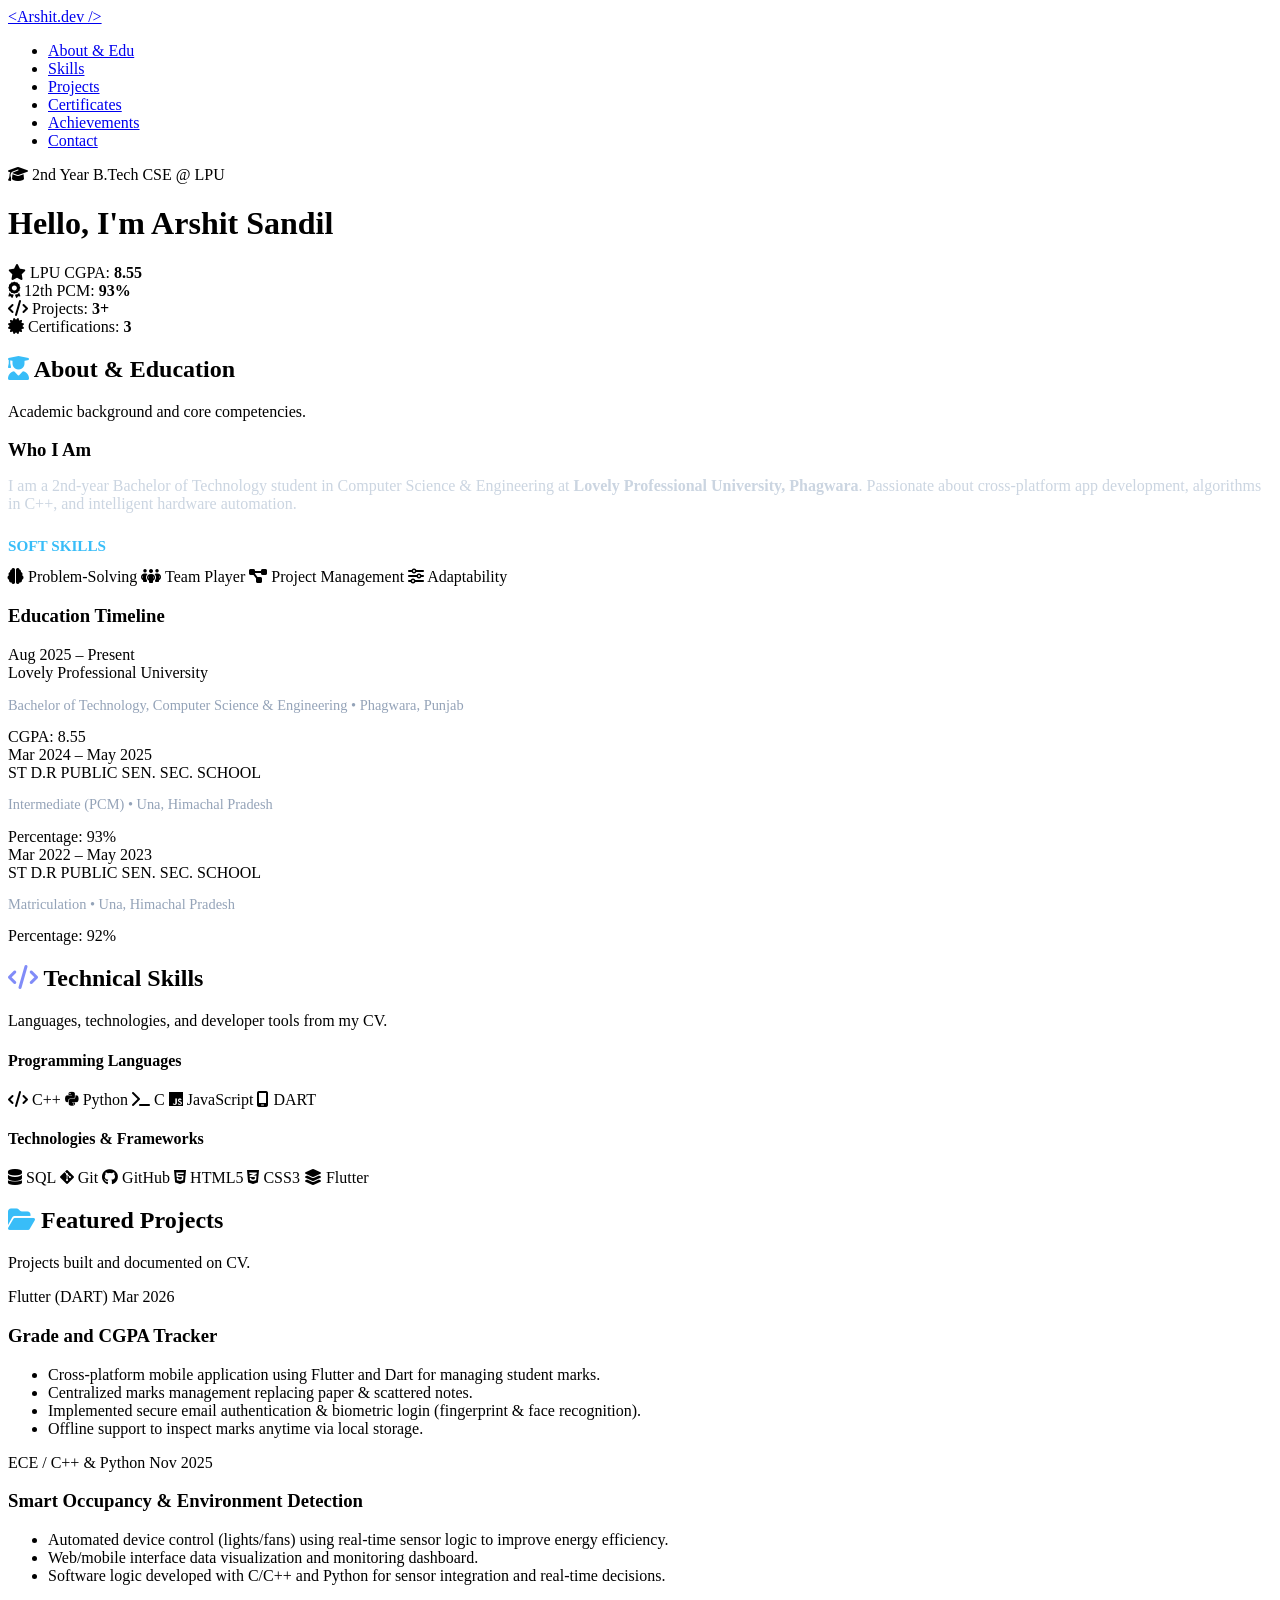
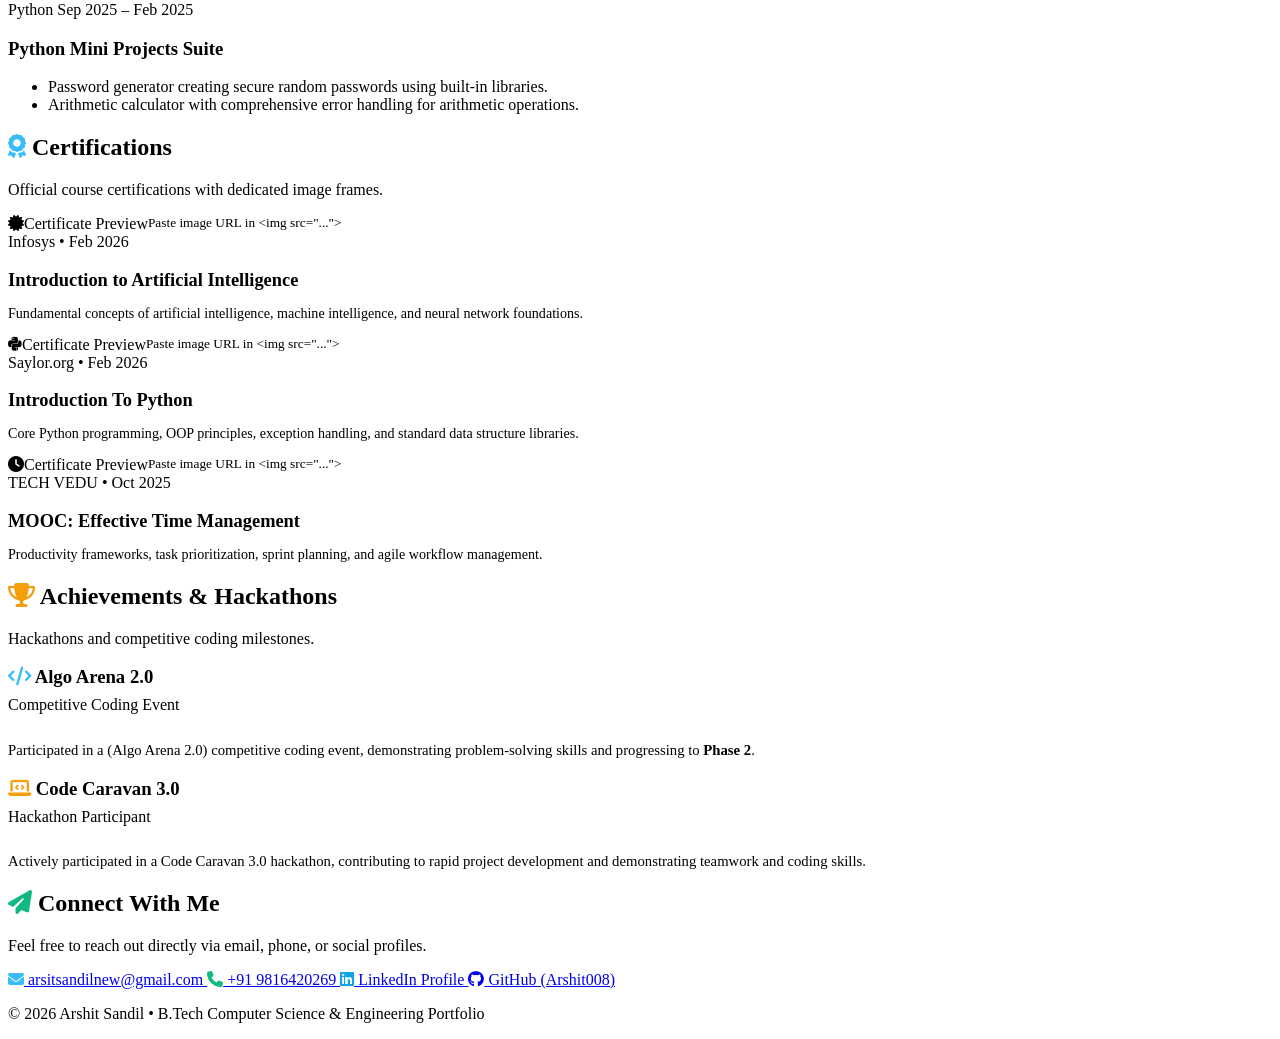
==== index.html @ a1d28073 "Rename portfolio/index.html to index.html" ====
<!DOCTYPE html>
<html lang="en">
<head>
  <meta charset="UTF-8">
  <meta name="viewport" content="width=device-width, initial-scale=1.0">
  <title>Arshit Sandil | Portfolio</title>
  <!-- Google Fonts & FontAwesome Icons -->
  <link rel="preconnect" href="https://fonts.googleapis.com">
  <link rel="preconnect" href="https://fonts.gstatic.com" crossorigin>
  <link href="https://fonts.googleapis.com/css2?family=Plus+Jakarta+Sans:wght@300;400;500;600;700;800&family=Fira+Code:wght@400;600&display=swap" rel="stylesheet">
  <link rel="stylesheet" href="https://cdnjs.cloudflare.com/ajax/libs/font-awesome/6.4.0/css/all.min.css">

  <link rel="stylesheet" href="style.css">
</head>
<body>

  <!-- NAVIGATION -->
  <nav>
    <a href="#" class="brand">&lt;Arshit.dev /&gt;</a>
    <ul>
      <li><a href="#about">About & Edu</a></li>
      <li><a href="#skills">Skills</a></li>
      <li><a href="#projects">Projects</a></li>
      <li><a href="#certificates">Certificates</a></li>
      <li><a href="#achievements">Achievements</a></li>
      <li><a href="#contact" class="btn-contact">Contact</a></li>
    </ul>
  </nav>

  <!-- HERO SECTION -->
  <header class="hero">
    <div class="badge-student">
      <i class="fa-solid fa-graduation-cap"></i> 2nd Year B.Tech CSE @ LPU
    </div>
    <h1>Hello, I'm Arshit Sandil</h1>
    <P></P>
    <!-- <p class="tagline">Flutter & Dart Mobile Developer | Python & C++ Programmer | Smart Automation Enthusiast</p> -->

    <div class="metrics-row">
      <div class="metric-chip"><i class="fa-solid fa-star"></i> LPU CGPA: <strong>8.55</strong></div>
      <div class="metric-chip"><i class="fa-solid fa-award"></i> 12th PCM: <strong>93%</strong></div>
      <div class="metric-chip"><i class="fa-solid fa-code"></i> Projects: <strong>3+</strong></div>
      <div class="metric-chip"><i class="fa-solid fa-certificate"></i> Certifications: <strong>3</strong></div>
    </div>
  </header>

  <!-- ABOUT & EDUCATION -->
  <section id="about">
    <h2 class="section-title"><i class="fa-solid fa-user-graduate" style="color: #38bdf8;"></i> About & Education</h2>
    <p class="section-desc">Academic background and core competencies.</p>

    <div class="grid-2">
      <!-- Bio & Soft Skills -->
      <div class="card">
        <h3 style="margin-bottom: 1rem;">Who I Am</h3>
        <p style="color: #cbd5e1; margin-bottom: 1.5rem;">
          I am a 2nd-year Bachelor of Technology student in Computer Science & Engineering at <strong>Lovely Professional University, Phagwara</strong>. Passionate about cross-platform app development, algorithms in C++, and intelligent hardware automation.
        </p>

        <h4 style="color: #38bdf8; font-size: 0.95rem; margin-bottom: 0.8rem; text-transform: uppercase;">Soft Skills</h4>
        <div class="tags-container">
          <span class="tag"><i class="fa-solid fa-brain"></i> Problem-Solving</span>
          <span class="tag"><i class="fa-solid fa-people-group"></i> Team Player</span>
          <span class="tag"><i class="fa-solid fa-diagram-project"></i> Project Management</span>
          <span class="tag"><i class="fa-solid fa-sliders"></i> Adaptability</span>
        </div>
      </div>

      <!-- Education Timeline -->
      <div class="card">
        <h3 style="margin-bottom: 1.2rem;">Education Timeline</h3>
        
        <div class="timeline-item">
          <span class="timeline-date">Aug 2025 – Present</span>
          <div class="timeline-school">Lovely Professional University</div>
          <p style="color: #94a3b8; font-size: 0.9rem;">Bachelor of Technology, Computer Science & Engineering • Phagwara, Punjab</p>
          <span class="pill-score">CGPA: 8.55</span>
        </div>

        <div class="timeline-item">
          <span class="timeline-date">Mar 2024 – May 2025</span>
          <div class="timeline-school">ST D.R PUBLIC SEN. SEC. SCHOOL</div>
          <p style="color: #94a3b8; font-size: 0.9rem;">Intermediate (PCM) • Una, Himachal Pradesh</p>
          <span class="pill-score">Percentage: 93%</span>
        </div>

        <div class="timeline-item" style="margin-bottom: 0;">
          <span class="timeline-date">Mar 2022 – May 2023</span>
          <div class="timeline-school">ST D.R PUBLIC SEN. SEC. SCHOOL</div>
          <p style="color: #94a3b8; font-size: 0.9rem;">Matriculation • Una, Himachal Pradesh</p>
          <span class="pill-score">Percentage: 92%</span>
        </div>
      </div>
    </div>
  </section>

  <!-- SKILLS SECTION -->
  <section id="skills">
    <h2 class="section-title"><i class="fa-solid fa-code" style="color: #818cf8;"></i> Technical Skills</h2>
    <p class="section-desc">Languages, technologies, and developer tools from my CV.</p>

    <div class="card">
      <div class="skill-category">
        <h4>Programming Languages</h4>
        <div class="tags-container">
          <span class="tag"><i class="fa-solid fa-code"></i> C++</span>
          <span class="tag"><i class="fa-brands fa-python"></i> Python</span>
          <span class="tag"><i class="fa-solid fa-terminal"></i> C</span>
          <span class="tag"><i class="fa-brands fa-js"></i> JavaScript</span>
          <span class="tag"><i class="fa-solid fa-mobile-screen"></i> DART</span>
        </div>
      </div>

      <div class="skill-category" style="margin-bottom: 0;">
        <h4>Technologies & Frameworks</h4>
        <div class="tags-container">
          <span class="tag"><i class="fa-solid fa-database"></i> SQL</span>
          <span class="tag"><i class="fa-brands fa-git-alt"></i> Git</span>
          <span class="tag"><i class="fa-brands fa-github"></i> GitHub</span>
          <span class="tag"><i class="fa-brands fa-html5"></i> HTML5</span>
          <span class="tag"><i class="fa-brands fa-css3-alt"></i> CSS3</span>
          <span class="tag"><i class="fa-solid fa-layer-group"></i> Flutter</span>
        </div>
      </div>
    </div>
  </section>

  <!-- PROJECTS SECTION -->
  <section id="projects">
    <h2 class="section-title"><i class="fa-solid fa-folder-open" style="color: #38bdf8;"></i> Featured Projects</h2>
    <p class="section-desc">Projects built and documented on CV.</p>

    <div class="grid-3">
      <!-- Project 1 -->
      <div class="card project-card">
        <span class="project-tag">Flutter (DART)</span>
        <span class="project-date">Mar 2026</span>
        <h3>Grade and CGPA Tracker</h3>
        <ul class="project-list">
          <li>Cross-platform mobile application using Flutter and Dart for managing student marks.</li>
          <li>Centralized marks management replacing paper & scattered notes.</li>
          <li>Implemented secure email authentication & biometric login (fingerprint & face recognition).</li>
          <li>Offline support to inspect marks anytime via local storage.</li>
        </ul>
      </div>

      <!-- Project 2 -->
      <div class="card project-card">
        <span class="project-tag">ECE / C++ & Python</span>
        <span class="project-date">Nov 2025</span>
        <h3>Smart Occupancy & Environment Detection</h3>
        <ul class="project-list">
          <li>Automated device control (lights/fans) using real-time sensor logic to improve energy efficiency.</li>
          <li>Web/mobile interface data visualization and monitoring dashboard.</li>
          <li>Software logic developed with C/C++ and Python for sensor integration and real-time decisions.</li>
        </ul>
      </div>

      <!-- Project 3 -->
      <div class="card project-card">
        <span class="project-tag">Python</span>
        <span class="project-date">Sep 2025 – Feb 2025</span>
        <h3>Python Mini Projects Suite</h3>
        <ul class="project-list">
          <li>Password generator creating secure random passwords using built-in libraries.</li>
          <li>Arithmetic calculator with comprehensive error handling for arithmetic operations.</li>
        </ul>
      </div>
    </div>
  </section>

  <!-- CERTIFICATES SECTION WITH IMAGE SLOTS -->
  <section id="certificates">
    <h2 class="section-title"><i class="fa-solid fa-award" style="color: #38bdf8;"></i> Certifications</h2>
    <p class="section-desc">Official course certifications with dedicated image frames.</p>

    <div class="grid-3">
      <!-- Certificate 1 -->
      <div class="card cert-card">
        <!-- 🖼️ IMAGE SLOT 1: Paste your image link/path in src="..." -->
        <div class="cert-img-box">
          <img 
            src="infosis.jpeg" 
            alt="Introduction to Artificial Intelligence - Infosys" 
            width="100%" 
            height="206"
            onerror="this.style.display='none'; this.nextElementSibling.style.display='flex';"
          >
          <div class="cert-placeholder" style="display: none;">
            <i class="fa-solid fa-certificate"></i>
            <span>Certificate Preview</span>
            <small>Paste image URL in &lt;img src="..."&gt;</small>
          </div>
        </div>

        <span class="cert-issuer">Infosys • Feb 2026</span>
        <h3 style="font-size: 1.15rem; margin-bottom: 0.5rem;">Introduction to Artificial Intelligence</h3>
        <p style="font-size: 0.88rem; color: var(--text-muted);">Fundamental concepts of artificial intelligence, machine intelligence, and neural network foundations.</p>
      </div>

      <!-- Certificate 2 -->
      <div class="card cert-card">
        <!-- 🖼️ IMAGE SLOT 2: Paste your image link/path in src="..." -->
        <div class="cert-img-box">
          <img 
            src="saylor.jpeg" 
            alt="Introduction To Python - Saylor.org" 
            width="100%" 
            height="206"
            onerror="this.style.display='none'; this.nextElementSibling.style.display='flex';"
          >
          <div class="cert-placeholder" style="display: none;">
            <i class="fa-brands fa-python"></i>
            <span>Certificate Preview</span>
            <small>Paste image URL in &lt;img src="..."&gt;</small>
          </div>
        </div>

        <span class="cert-issuer">Saylor.org • Feb 2026</span>
        <h3 style="font-size: 1.15rem; margin-bottom: 0.5rem;">Introduction To Python</h3>
        <p style="font-size: 0.88rem; color: var(--text-muted);">Core Python programming, OOP principles, exception handling, and standard data structure libraries.</p>
      </div>

      <!-- Certificate 3 -->
      <div class="card cert-card">
        <!-- 🖼️ IMAGE SLOT 3: Paste your image link/path in src="..." -->
        <div class="cert-img-box">
          <img 
            src="vedu.jpeg" 
            alt="MOOC: Effective Time Management - TECH VEDU" 
            width="100%" 
            height="206"
            onerror="this.style.display='none'; this.nextElementSibling.style.display='flex';"
          >
          <div class="cert-placeholder" style="display: none;">
            <i class="fa-solid fa-clock"></i>
            <span>Certificate Preview</span>
            <small>Paste image URL in &lt;img src="..."&gt;</small>
          </div>
        </div>

        <span class="cert-issuer">TECH VEDU • Oct 2025</span>
        <h3 style="font-size: 1.15rem; margin-bottom: 0.5rem;">MOOC: Effective Time Management</h3>
        <p style="font-size: 0.88rem; color: var(--text-muted);">Productivity frameworks, task prioritization, sprint planning, and agile workflow management.</p>
      </div>
    </div>
  </section>

  <!-- ACHIEVEMENTS SECTION -->
  <section id="achievements">
    <h2 class="section-title"><i class="fa-solid fa-trophy" style="color: #f59e0b;"></i> Achievements & Hackathons</h2>
    <p class="section-desc">Hackathons and competitive coding milestones.</p>

    <div class="grid-2">
      <!-- Achievement 1 -->
      <div class="card">
        <h3 style="margin-bottom: 0.5rem;"><i class="fa-solid fa-code" style="color: #38bdf8;"></i> Algo Arena 2.0</h3>
        <span class="project-tag" style="margin-bottom: 0.8rem; display: inline-block;">Competitive Coding Event</span>
        <p style="font-size: 0.92rem; color: var(--text-muted);">
          Participated in a (Algo Arena 2.0) competitive coding event, demonstrating problem-solving skills and progressing to <strong>Phase 2</strong>.
        </p>
      </div>

      <!-- Achievement 2 -->
      <div class="card">
        <h3 style="margin-bottom: 0.5rem;"><i class="fa-solid fa-laptop-code" style="color: #f59e0b;"></i> Code Caravan 3.0</h3>
        <span class="project-tag" style="margin-bottom: 0.8rem; display: inline-block;">Hackathon Participant</span>
        <p style="font-size: 0.92rem; color: var(--text-muted);">
          Actively participated in a Code Caravan 3.0 hackathon, contributing to rapid project development and demonstrating teamwork and coding skills.
        </p>
      </div>
    </div>
  </section>

  <!-- CONTACT SECTION -->
  <section id="contact">
    <h2 class="section-title"><i class="fa-solid fa-paper-plane" style="color: #10b981;"></i> Connect With Me</h2>
    <p class="section-desc">Feel free to reach out directly via email, phone, or social profiles.</p>

    <div class="contact-links">
      <a href="mailto:arsitsandilnew@gmail.com" class="contact-btn">
        <i class="fa-solid fa-envelope" style="color: #38bdf8;"></i> arsitsandilnew@gmail.com
      </a>
      <a href="tel:+919816420269" class="contact-btn">
        <i class="fa-solid fa-phone" style="color: #10b981;"></i> +91 9816420269
      </a>
      <a href="https://www.linkedin.com/in/arshit-sandil-b44b50220/" target="_blank" rel="noopener" class="contact-btn">
        <i class="fa-brands fa-linkedin" style="color: #0ea5e9;"></i> LinkedIn Profile
      </a>
      <a href="https://github.com/Arshit008" target="_blank" rel="noopener" class="contact-btn">
        <i class="fa-brands fa-github"></i> GitHub (Arshit008)
      </a>
    </div>
  </section>

  <!-- FOOTER -->
  <footer>
    <p>&copy; 2026 Arshit Sandil • B.Tech Computer Science & Engineering Portfolio</p>
  </footer>

</body>
</html>
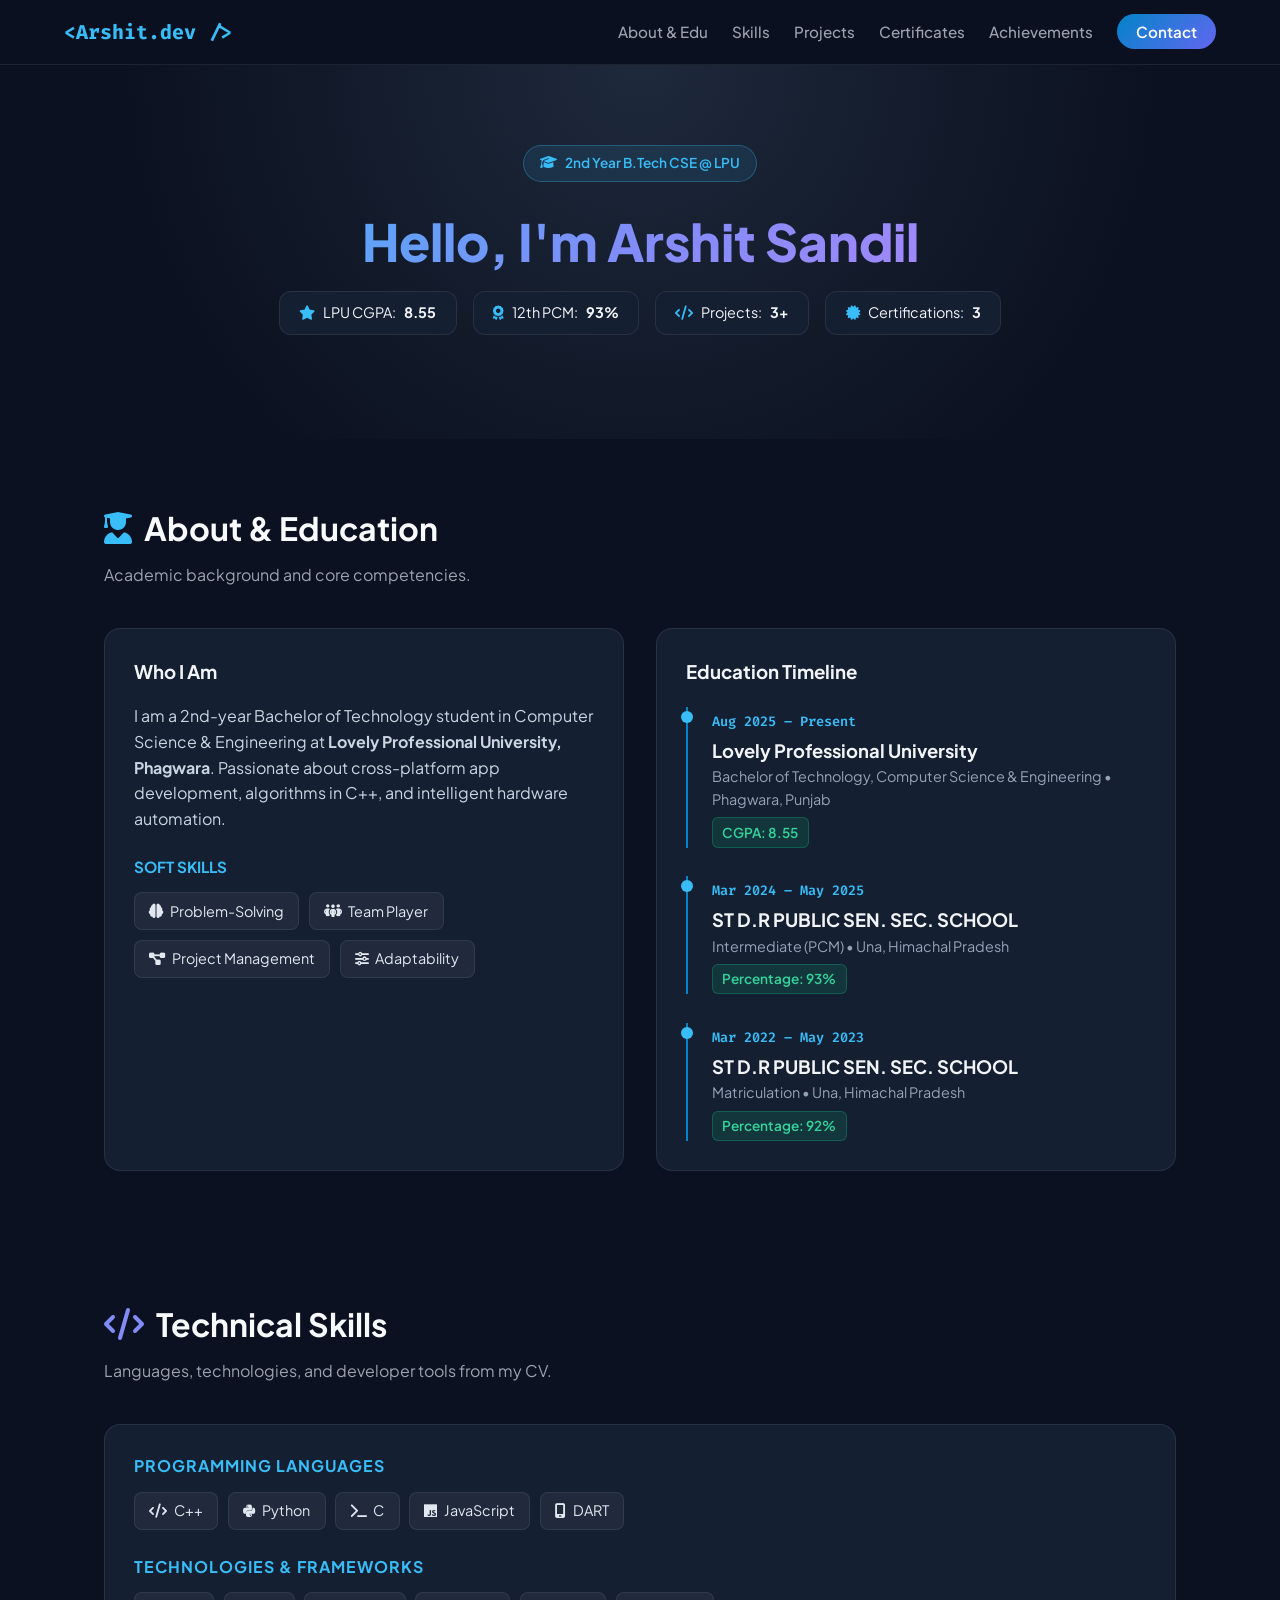
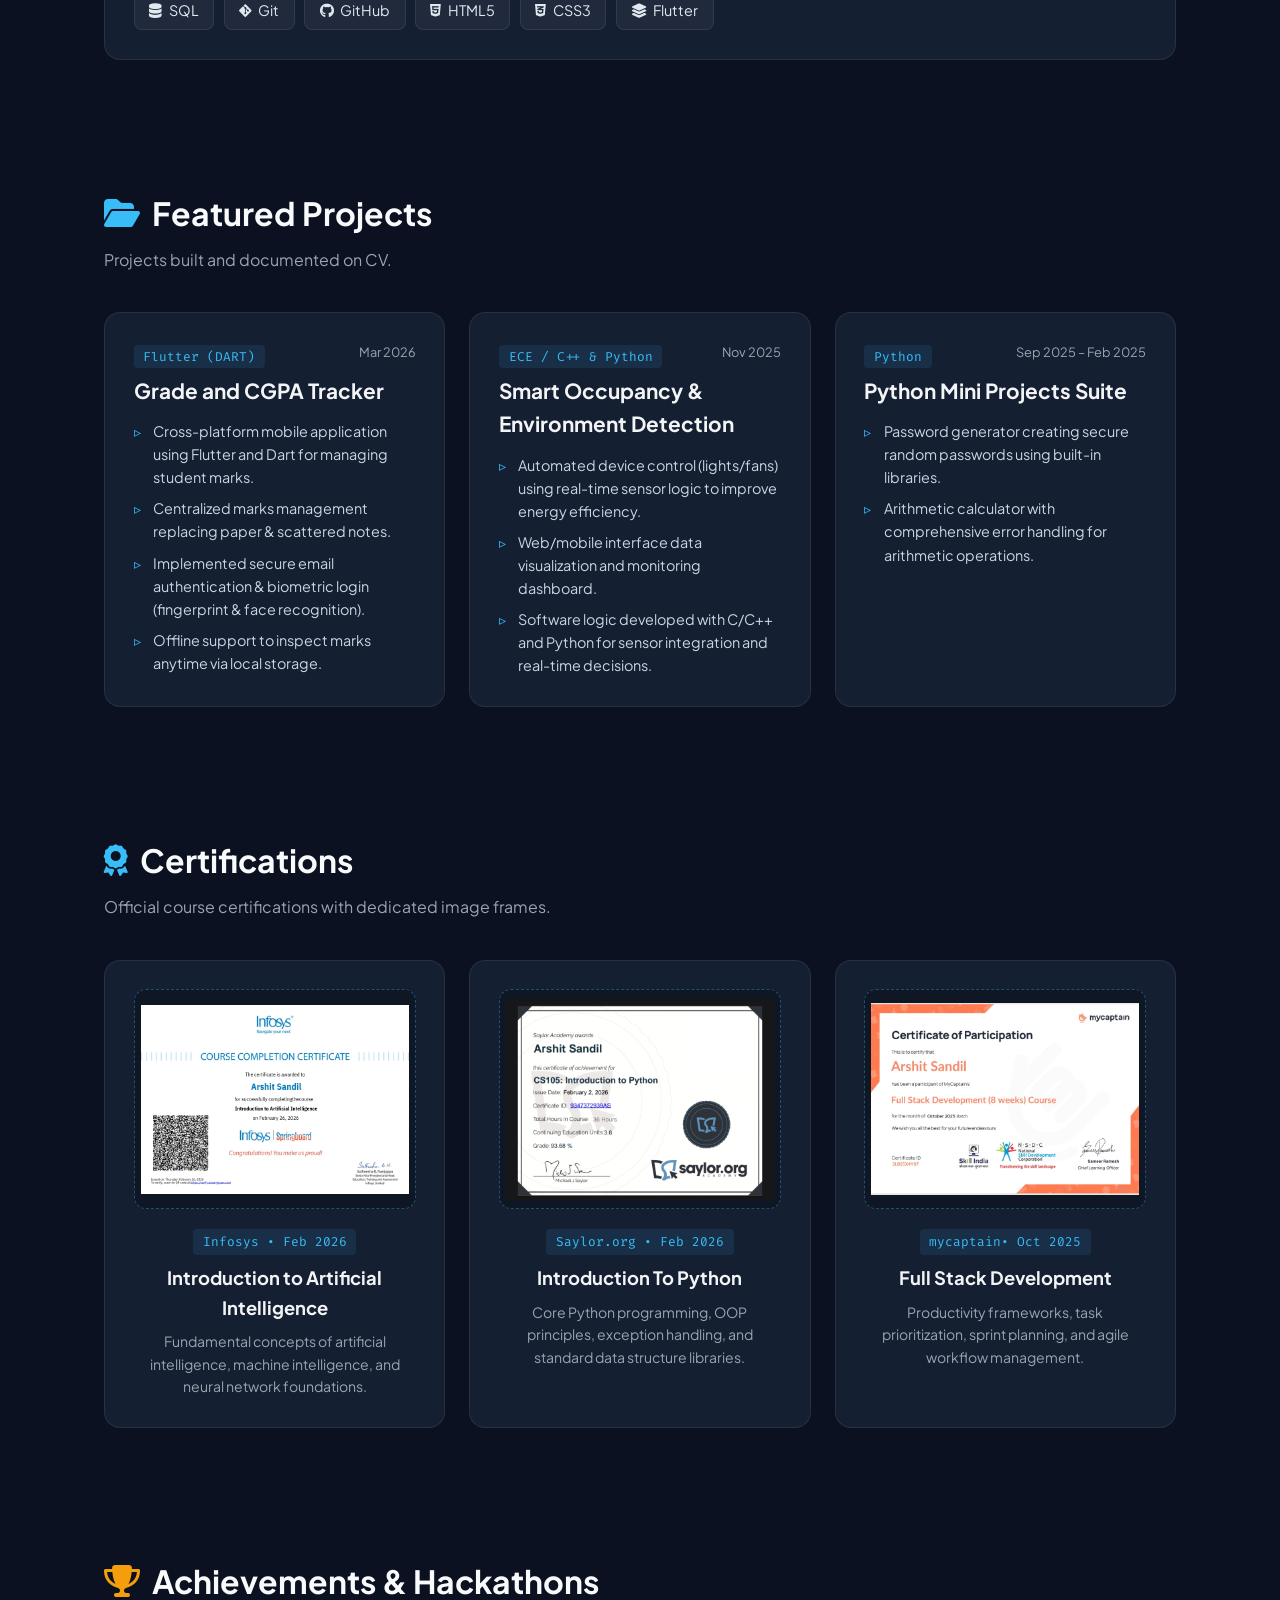
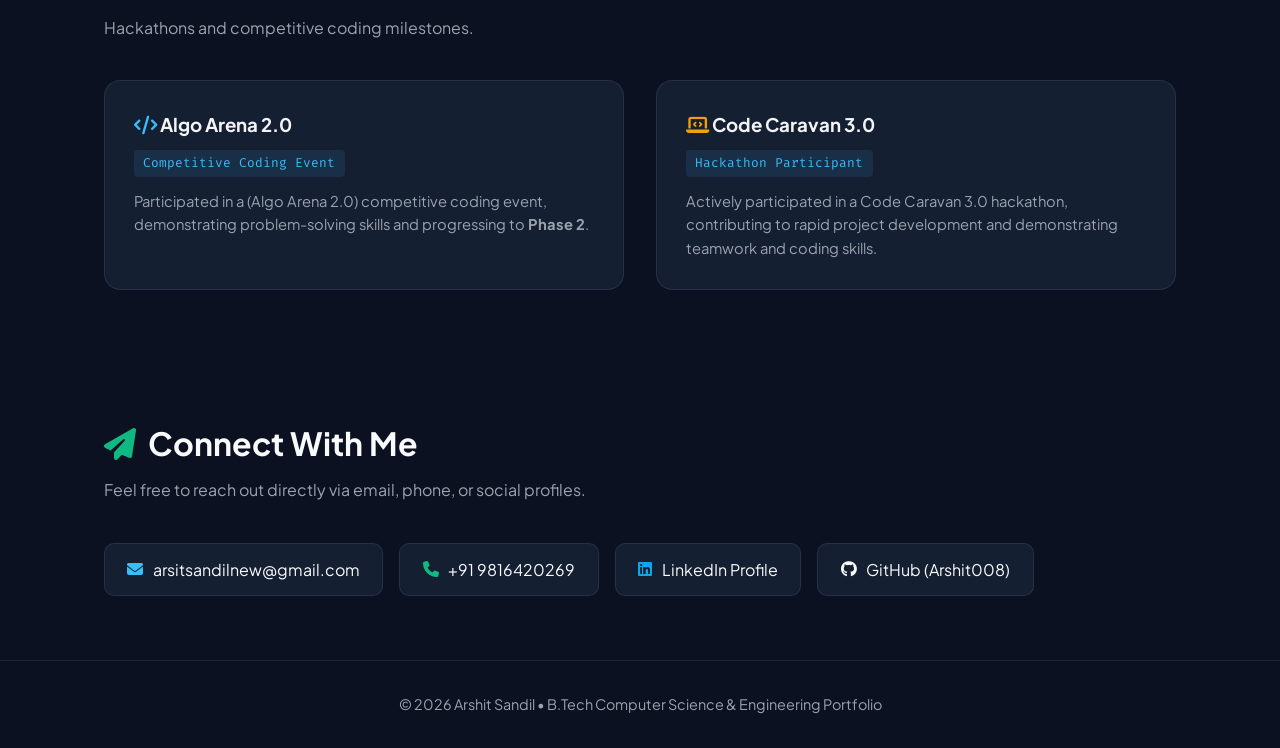
==== commit 519a0dc3: "Update index.html" ====
--- a/index.html
+++ b/index.html
@@ -226,8 +226,8 @@
         <!-- 🖼️ IMAGE SLOT 3: Paste your image link/path in src="..." -->
         <div class="cert-img-box">
           <img 
-            src="vedu.jpeg" 
-            alt="MOOC: Effective Time Management - TECH VEDU" 
+            src="capt.jpeg" 
+            alt="Full Stack Development - mycaptain" 
             width="100%" 
             height="206"
             onerror="this.style.display='none'; this.nextElementSibling.style.display='flex';"
@@ -239,8 +239,8 @@
           </div>
         </div>
 
-        <span class="cert-issuer">TECH VEDU • Oct 2025</span>
-        <h3 style="font-size: 1.15rem; margin-bottom: 0.5rem;">MOOC: Effective Time Management</h3>
+        <span class="cert-issuer"> mycaptain• Oct 2025</span>
+        <h3 style="font-size: 1.15rem; margin-bottom: 0.5rem;">Full Stack Development</h3>
         <p style="font-size: 0.88rem; color: var(--text-muted);">Productivity frameworks, task prioritization, sprint planning, and agile workflow management.</p>
       </div>
     </div>
--- a/style.css
+++ b/style.css
@@ -0,0 +1,437 @@
+:root {
+      --primary: #0066cc;
+      --primary-dark: #004d99;
+      --accent-cyan: #00bcd4;
+      --accent-purple: #7c4dff;
+      --accent-gold: #f59e0b;
+      --accent-green: #10b981;
+      --bg-dark: #0b1120;
+      --bg-card: #151f32;
+      --bg-card-border: rgba(255, 255, 255, 0.08);
+      --text-main: #f3f4f6;
+      --text-muted: #9ca3af;
+      --gradient-title: linear-gradient(135deg, #38bdf8 0%, #818cf8 50%, #c084fc 100%);
+    }
+
+    * {
+      margin: 0;
+      padding: 0;
+      box-sizing: border-box;
+      scroll-behavior: smooth;
+    }
+
+    body {
+      font-family: 'Plus Jakarta Sans', sans-serif;
+      background-color: var(--bg-dark);
+      color: var(--text-main);
+      line-height: 1.6;
+    }
+
+    /* ---------------- NAVIGATION ---------------- */
+    nav {
+      background: rgba(11, 17, 32, 0.9);
+      backdrop-filter: blur(12px);
+      position: sticky;
+      top: 0;
+      z-index: 100;
+      border-bottom: 1px solid var(--bg-card-border);
+      display: flex;
+      justify-content: space-between;
+      align-items: center;
+      padding: 1rem 5%;
+    }
+
+    nav .brand {
+      font-family: 'Fira Code', monospace;
+      font-weight: 700;
+      font-size: 1.25rem;
+      color: #38bdf8;
+      text-decoration: none;
+    }
+
+    nav ul {
+      list-style: none;
+      display: flex;
+      gap: 1.5rem;
+      align-items: center;
+    }
+
+    nav ul li a {
+      color: var(--text-muted);
+      text-decoration: none;
+      font-weight: 500;
+      font-size: 0.95rem;
+      transition: color 0.3s;
+    }
+
+    nav ul li a:hover {
+      color: #38bdf8;
+    }
+
+    .btn-contact {
+      background: linear-gradient(135deg, #0284c7, #6366f1);
+      color: white !important;
+      padding: 0.5rem 1.2rem;
+      border-radius: 20px;
+      font-weight: 600;
+      text-decoration: none;
+      transition: transform 0.2s;
+    }
+
+    .btn-contact:hover {
+      transform: translateY(-2px);
+    }
+
+    /* ---------------- HERO SECTION ---------------- */
+    .hero {
+      padding: 5rem 5% 4rem;
+      text-align: center;
+      background: radial-gradient(circle at center top, #1e293b 0%, var(--bg-dark) 70%);
+    }
+
+    .badge-student {
+      display: inline-flex;
+      align-items: center;
+      gap: 0.5rem;
+      background: rgba(56, 189, 248, 0.1);
+      border: 1px solid rgba(56, 189, 248, 0.3);
+      color: #38bdf8;
+      padding: 0.4rem 1rem;
+      border-radius: 30px;
+      font-size: 0.85rem;
+      font-weight: 600;
+      margin-bottom: 1.2rem;
+    }
+
+    .hero h1 {
+      font-size: 3.2rem;
+      font-weight: 800;
+      background: var(--gradient-title);
+      -webkit-background-clip: text;
+      -webkit-text-fill-color: transparent;
+      margin-bottom: 0.5rem;
+    }
+
+    .hero p.tagline {
+      font-size: 1.25rem;
+      color: #94a3b8;
+      max-width: 700px;
+      margin: 0 auto 2rem;
+    }
+
+    .metrics-row {
+      display: flex;
+      justify-content: center;
+      flex-wrap: wrap;
+      gap: 1rem;
+      margin-bottom: 2.5rem;
+    }
+
+    .metric-chip {
+      background: var(--bg-card);
+      border: 1px solid var(--bg-card-border);
+      padding: 0.6rem 1.2rem;
+      border-radius: 12px;
+      font-size: 0.9rem;
+      display: flex;
+      align-items: center;
+      gap: 0.5rem;
+    }
+
+    .metric-chip i {
+      color: #38bdf8;
+    }
+
+    /* ---------------- SECTION COMMON ---------------- */
+    section {
+      padding: 4rem 5%;
+      max-width: 1200px;
+      margin: 0 auto;
+    }
+
+    .section-title {
+      font-size: 2rem;
+      font-weight: 700;
+      color: #f8fafc;
+      margin-bottom: 0.5rem;
+      display: flex;
+      align-items: center;
+      gap: 0.75rem;
+    }
+
+    .section-desc {
+      color: var(--text-muted);
+      margin-bottom: 2.5rem;
+    }
+
+    /* ---------------- GRID & CARDS ---------------- */
+    .grid-2 {
+      display: grid;
+      grid-template-columns: repeat(auto-fit, minmax(320px, 1fr));
+      gap: 2rem;
+    }
+
+    .grid-3 {
+      display: grid;
+      grid-template-columns: repeat(auto-fit, minmax(300px, 1fr));
+      gap: 1.5rem;
+    }
+
+    .card {
+      background: var(--bg-card);
+      border: 1px solid var(--bg-card-border);
+      border-radius: 16px;
+      padding: 1.8rem;
+      transition: transform 0.3s, border-color 0.3s;
+    }
+
+    .card:hover {
+      transform: translateY(-4px);
+      border-color: rgba(56, 189, 248, 0.4);
+    }
+
+    /* ---------------- EDUCATION TIMELINE ---------------- */
+    .timeline-item {
+      border-left: 2px solid #0284c7;
+      padding-left: 1.5rem;
+      margin-bottom: 1.8rem;
+      position: relative;
+    }
+
+    .timeline-item::before {
+      content: '';
+      position: absolute;
+      left: -7px;
+      top: 4px;
+      width: 12px;
+      height: 12px;
+      border-radius: 50%;
+      background: #38bdf8;
+    }
+
+    .timeline-date {
+      font-size: 0.85rem;
+      color: #38bdf8;
+      font-weight: 600;
+      font-family: 'Fira Code', monospace;
+    }
+
+    .timeline-school {
+      font-size: 1.15rem;
+      font-weight: 700;
+      margin-top: 0.2rem;
+    }
+
+    .pill-score {
+      display: inline-block;
+      margin-top: 0.4rem;
+      background: rgba(16, 185, 129, 0.15);
+      color: #34d399;
+      border: 1px solid rgba(16, 185, 129, 0.3);
+      padding: 0.2rem 0.6rem;
+      border-radius: 6px;
+      font-size: 0.85rem;
+      font-weight: 600;
+    }
+
+    /* ---------------- SKILLS ---------------- */
+    .skill-category {
+      margin-bottom: 1.5rem;
+    }
+
+    .skill-category h4 {
+      color: #38bdf8;
+      font-size: 1rem;
+      margin-bottom: 0.8rem;
+      text-transform: uppercase;
+      letter-spacing: 1px;
+    }
+
+    .tags-container {
+      display: flex;
+      flex-wrap: wrap;
+      gap: 0.6rem;
+    }
+
+    .tag {
+      background: rgba(255, 255, 255, 0.05);
+      border: 1px solid var(--bg-card-border);
+      padding: 0.4rem 0.9rem;
+      border-radius: 8px;
+      font-size: 0.9rem;
+      color: #e2e8f0;
+      display: inline-flex;
+      align-items: center;
+      gap: 0.4rem;
+      transition: background 0.2s, border-color 0.2s;
+    }
+
+    .tag:hover {
+      background: rgba(56, 189, 248, 0.15);
+      border-color: rgba(56, 189, 248, 0.4);
+    }
+
+    /* ---------------- PROJECTS ---------------- */
+    .project-card h3 {
+      font-size: 1.3rem;
+      margin-top: 0.4rem;
+      margin-bottom: 0.8rem;
+    }
+
+    .project-tag {
+      font-family: 'Fira Code', monospace;
+      font-size: 0.8rem;
+      color: #38bdf8;
+      background: rgba(56, 189, 248, 0.1);
+      padding: 0.2rem 0.6rem;
+      border-radius: 4px;
+    }
+
+    .project-date {
+      float: right;
+      font-size: 0.8rem;
+      color: var(--text-muted);
+    }
+
+    .project-list {
+      list-style: none;
+      margin-top: 0.8rem;
+      display: flex;
+      flex-direction: column;
+      gap: 0.5rem;
+    }
+
+    .project-list li {
+      font-size: 0.9rem;
+      color: #cbd5e1;
+      position: relative;
+      padding-left: 1.2rem;
+    }
+
+    .project-list li::before {
+      content: '▹';
+      position: absolute;
+      left: 0;
+      color: #38bdf8;
+    }
+
+    /* ---------------- CERTIFICATES (IMAGE FRAME & ALIGNMENT) ---------------- */
+    .cert-card {
+      text-align: center;
+      display: flex;
+      flex-direction: column;
+      align-items: center;
+    }
+
+    .cert-img-box {
+      width: 100%;
+      height: 220px;
+      background: rgba(0, 0, 0, 0.25);
+      border: 1px dashed rgba(56, 189, 248, 0.35);
+      border-radius: 12px;
+      display: flex;
+      align-items: center;
+      justify-content: center;
+      overflow: hidden;
+      margin-bottom: 1.2rem;
+      padding: 6px;
+      box-sizing: border-box;
+      transition: border-color 0.3s;
+    }
+
+    .cert-card:hover .cert-img-box {
+      border-color: #38bdf8;
+    }
+
+    .cert-img-box img {
+      width: 100%;
+      height: 100%;
+      max-height: 206px;
+      object-fit: contain;
+      object-position: center;
+      border-radius: 6px;
+      display: block;
+      transition: transform 0.3s ease;
+    }
+
+    .cert-card:hover .cert-img-box img {
+      transform: scale(1.03);
+    }
+
+    .cert-placeholder {
+      display: flex;
+      flex-direction: column;
+      align-items: center;
+      justify-content: center;
+      color: var(--text-muted);
+      gap: 0.4rem;
+      padding: 1rem;
+    }
+
+    .cert-placeholder i {
+      font-size: 2.2rem;
+      color: #38bdf8;
+    }
+
+    .cert-placeholder span {
+      font-size: 0.95rem;
+      font-weight: 600;
+      color: var(--text-main);
+    }
+
+    .cert-placeholder small {
+      font-size: 0.78rem;
+      color: #64748b;
+      font-family: 'Fira Code', monospace;
+    }
+
+    .cert-issuer {
+      display: inline-block;
+      font-family: 'Fira Code', monospace;
+      font-size: 0.8rem;
+      color: #38bdf8;
+      background: rgba(56, 189, 248, 0.1);
+      padding: 0.2rem 0.6rem;
+      border-radius: 4px;
+      margin-bottom: 0.5rem;
+    }
+
+    /* ---------------- CONTACT & FOOTER ---------------- */
+    .contact-links {
+      display: flex;
+      flex-wrap: wrap;
+      gap: 1rem;
+      margin-top: 1.5rem;
+    }
+
+    .contact-btn {
+      background: var(--bg-card);
+      border: 1px solid var(--bg-card-border);
+      color: #f8fafc;
+      padding: 0.8rem 1.4rem;
+      border-radius: 10px;
+      text-decoration: none;
+      display: flex;
+      align-items: center;
+      gap: 0.6rem;
+      transition: all 0.3s;
+    }
+
+    .contact-btn:hover {
+      border-color: #38bdf8;
+      background: rgba(56, 189, 248, 0.1);
+      transform: translateY(-2px);
+    }
+
+    footer {
+      border-top: 1px solid var(--bg-card-border);
+      text-align: center;
+      padding: 2rem;
+      color: var(--text-muted);
+      font-size: 0.9rem;
+    }
+
+    @media (max-width: 768px) {
+      .hero h1 { font-size: 2.3rem; }
+      nav ul { display: none; }
+    }
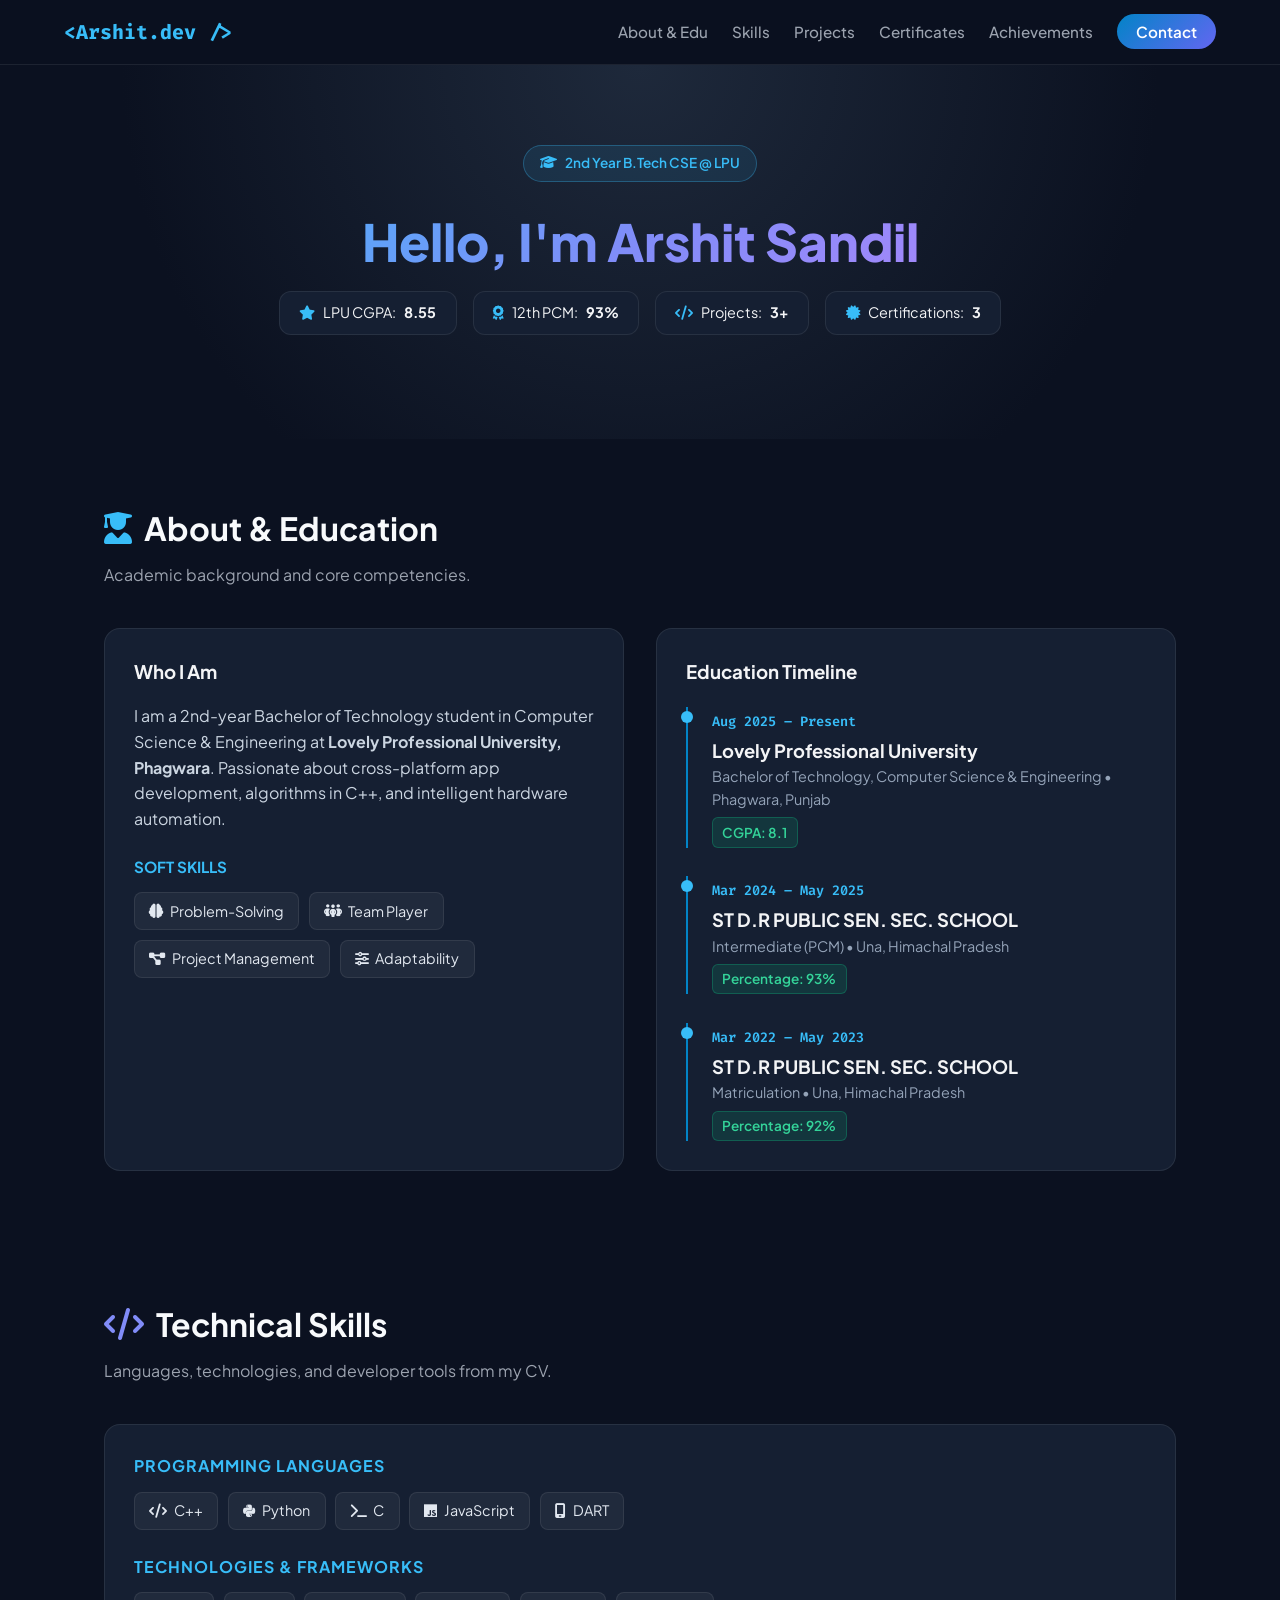
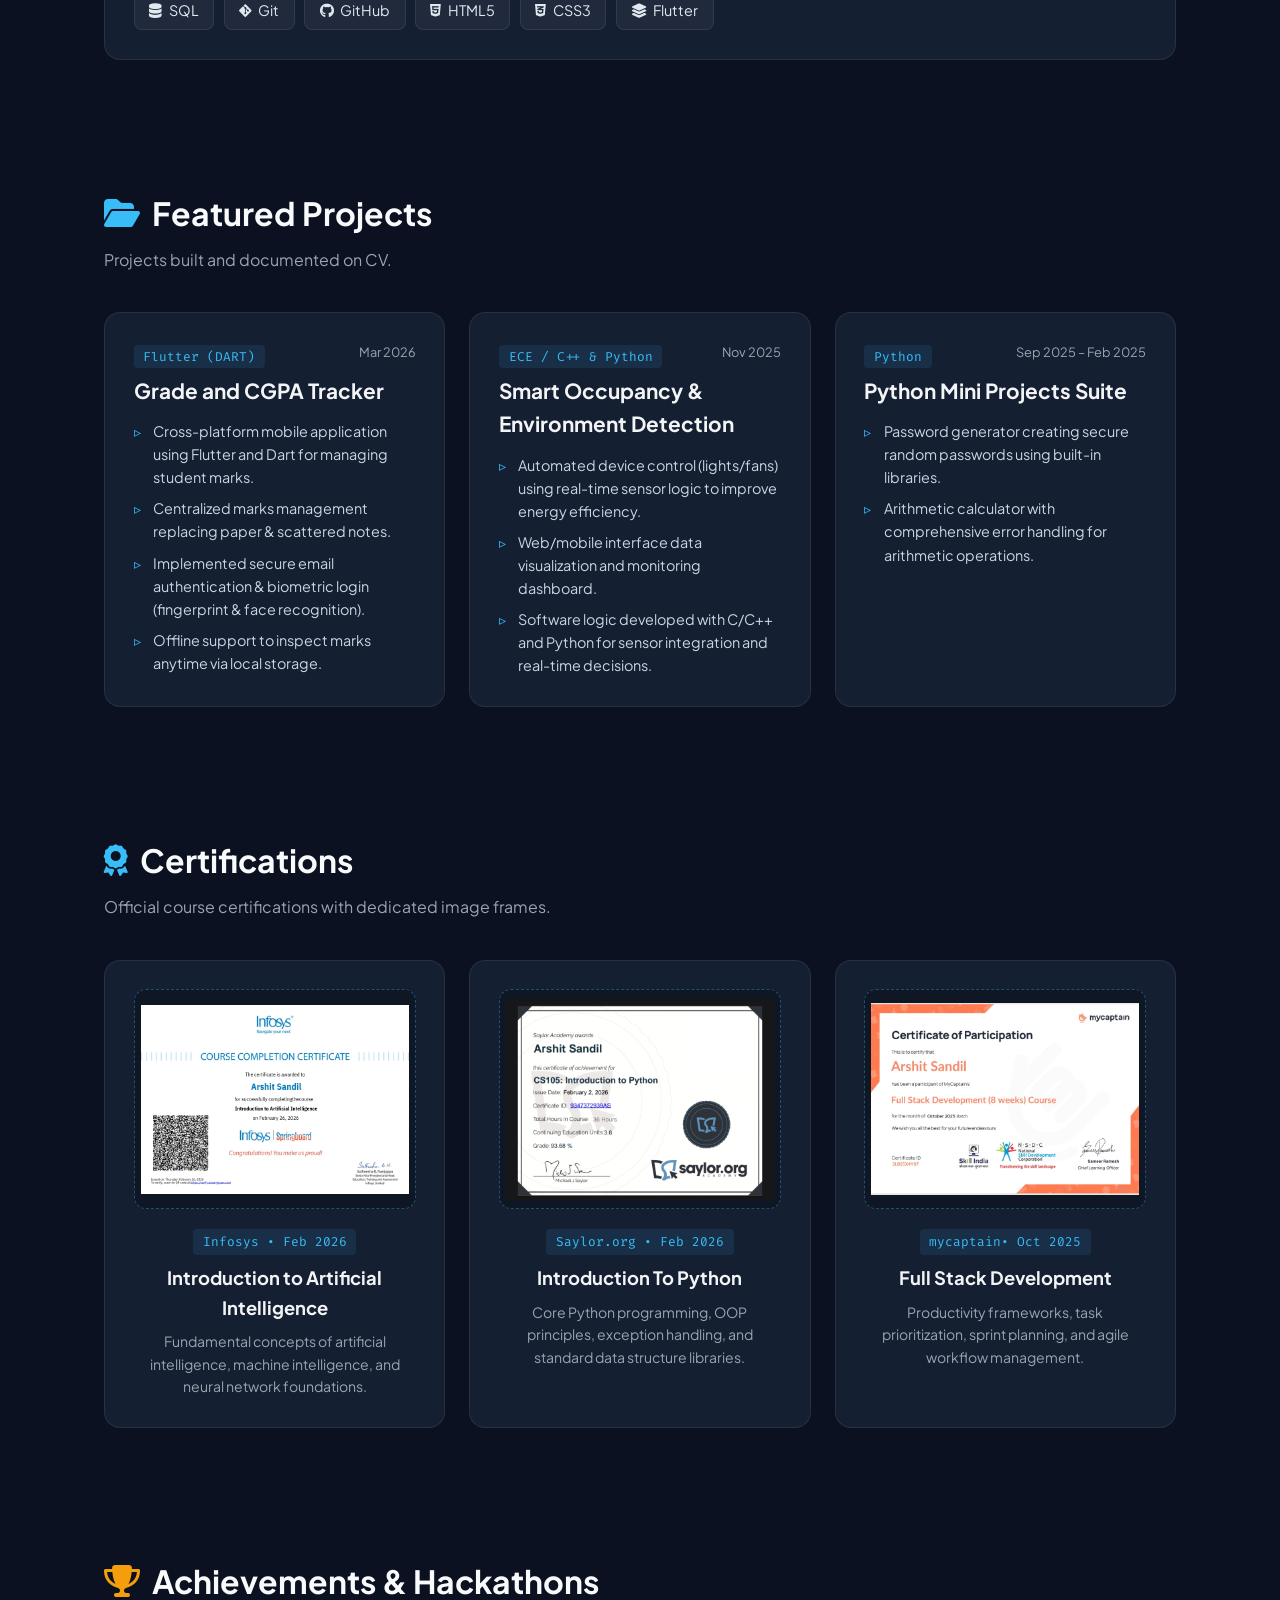
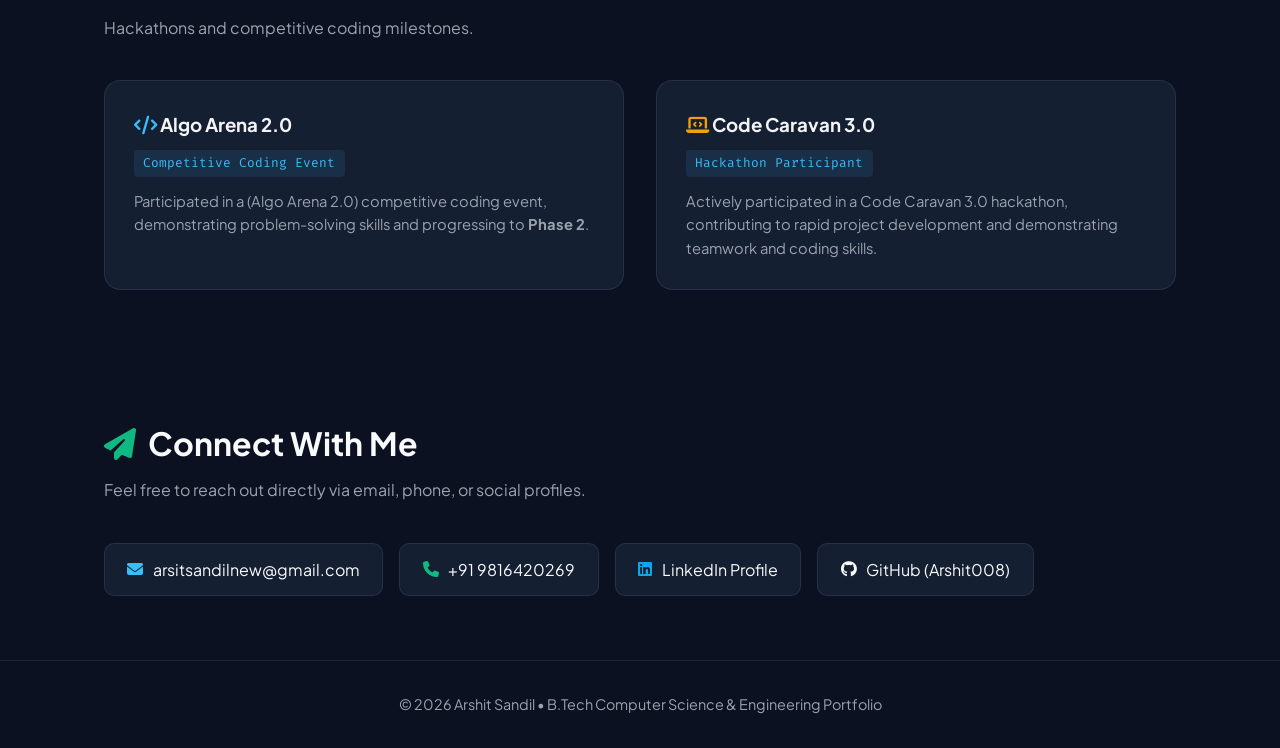
==== commit 1daffde6: "Update CGPA from 8.55 to 8.1" ====
--- a/index.html
+++ b/index.html
@@ -74,7 +74,7 @@
           <span class="timeline-date">Aug 2025 – Present</span>
           <div class="timeline-school">Lovely Professional University</div>
           <p style="color: #94a3b8; font-size: 0.9rem;">Bachelor of Technology, Computer Science & Engineering • Phagwara, Punjab</p>
-          <span class="pill-score">CGPA: 8.55</span>
+          <span class="pill-score">CGPA: 8.1</span>
         </div>
 
         <div class="timeline-item">
